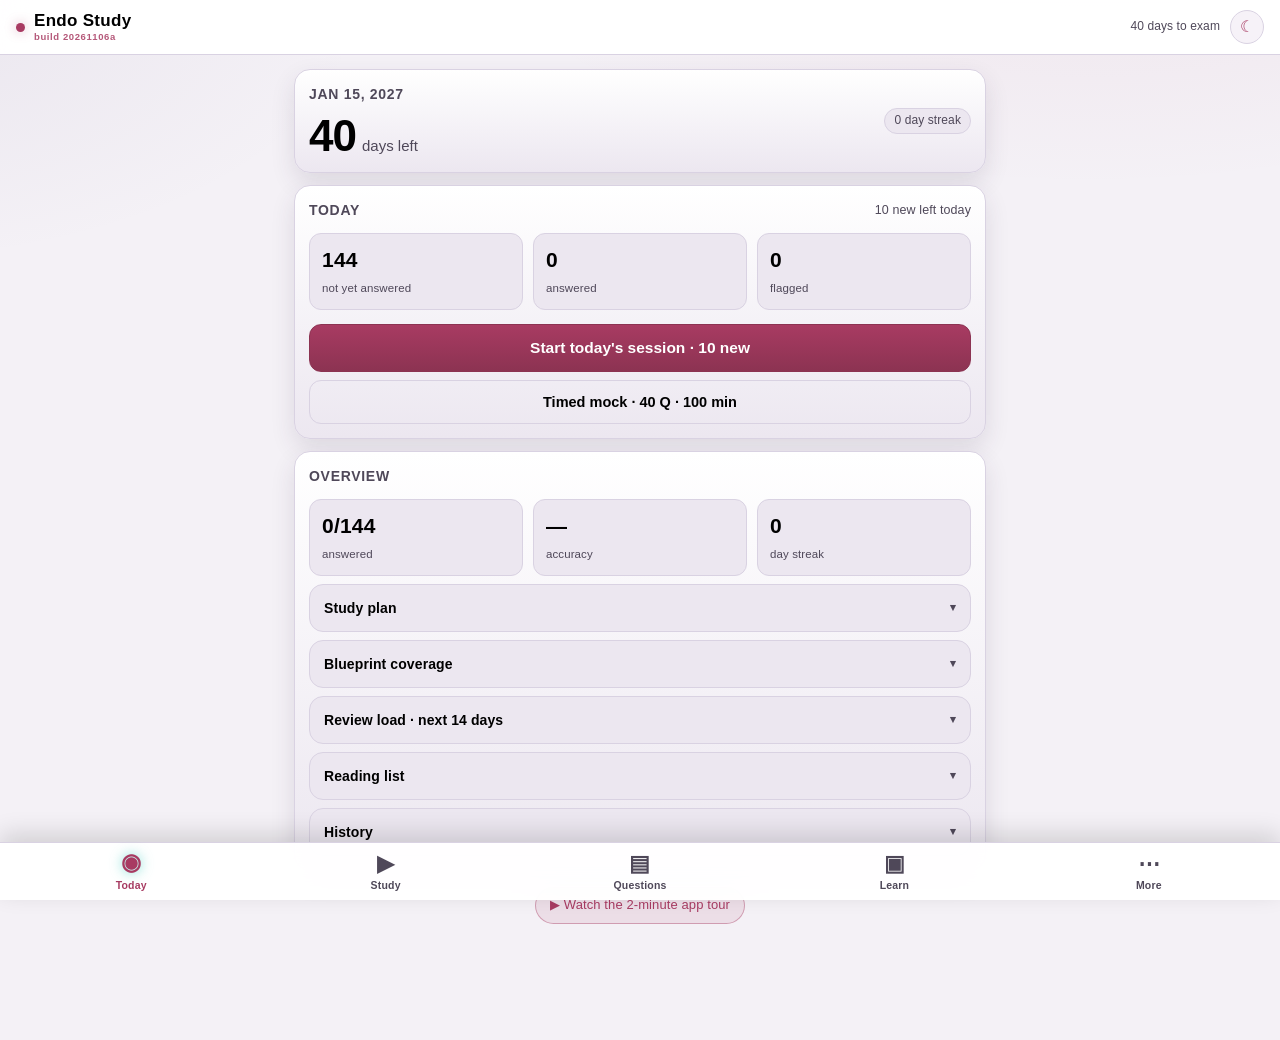
==== index.html @ 48d47f54 "Cache the book on the device and speed up the reader" ====
<!DOCTYPE html>
<html lang="en">
<head>
  <meta charset="utf-8" />
  <meta name="viewport" content="width=device-width, initial-scale=1, viewport-fit=cover" />
  <meta name="theme-color" content="#f5f2f4" />
  <script>
    try {
      document.documentElement.setAttribute(
        "data-theme",
        localStorage.getItem("endo-theme") || "light"
      );
    } catch (e) {
      document.documentElement.setAttribute("data-theme", "light");
    }
  </script>
  <title>Endo Study</title>
  <link rel="stylesheet" href="styles.css?v=20261106a" />
</head>
<body>
  <header class="topbar">
    <div class="topbar-title">
      <span class="dot"></span>
      <div class="title-text">
        <h1>Endo Study</h1>
        <span class="build-tag" id="build-tag"></span>
      </div>
    </div>
    <div class="topbar-right">
      <div class="topbar-meta" id="topbar-meta"></div>
      <button class="theme-toggle" id="theme-toggle" aria-label="Switch between light and dark">☾</button>
    </div>
  </header>

  <main id="view" class="view"></main>

  <nav class="tabbar" id="tabbar">
    <button class="tab active" data-tab="today"><span class="ico">◉</span><span>Today</span></button>
    <button class="tab" data-tab="study"><span class="ico">▶</span><span>Study</span></button>
    <button class="tab" data-tab="bank"><span class="ico">▤</span><span>Questions</span></button>
    <button class="tab" data-tab="learn"><span class="ico">▣</span><span>Learn</span></button>
    <button class="tab" data-tab="more"><span class="ico">⋯</span><span>More</span></button>
  </nav>

  <input type="file" id="file-input" accept=".json,application/json" hidden />
  <div id="toast" class="toast" hidden></div>

  <div id="pdf-overlay" class="pdf-overlay" hidden>
    <div class="pdf-bar">
      <button type="button" class="pdf-close" id="pdf-close" aria-label="Close">✕</button>
      <span class="pdf-label" id="pdf-label">ESAP 2026</span>
      <a class="pdf-ext" id="pdf-ext" href="ESAP_2026_fk39g9hhj.pdf" target="_blank" rel="noopener">Open in browser</a>
    </div>
    <div class="pdf-hint" id="pdf-hint">The full ESAP 2026 document.</div>
    <iframe id="pdf-frame" class="pdf-frame" title="ESAP 2026 PDF"></iframe>
  </div>

  <script src="data/questions.js?v=20261104a"></script>
  <script src="data/resources.js?v=20261104a"></script>
  <script src="data/esap-01.js?v=20261104a"></script>
  <script src="data/esap-02.js?v=20261104a"></script>
  <script src="data/esap-03.js?v=20261104a"></script>
  <script src="data/esap-04.js?v=20261104a"></script>
  <script src="data/free-01.js?v=20261104a"></script>
  <script src="app.js?v=20261106a"></script>
  <script>
    if ("serviceWorker" in navigator) {
      navigator.serviceWorker
        .register("sw.js", { updateViaCache: "none" })
        .catch(function () {});
    }
  </script>
</body>
</html>
---- styles.css ----
:root {
  --bg: #0b0f16;
  --bg-2: #121826;
  --card: #161d2c;
  --card-2: #1c2436;
  --line: #263042;
  --text: #e8edf6;
  --muted: #93a0b8;
  --accent: #4fd1c5;
  --accent-2: #38a3f5;
  --ok: #3ddc97;
  --warn: #f0b429;
  --no: #f2637b;
  --radius: 16px;
  --pad: 14px;
}

* { box-sizing: border-box; -webkit-tap-highlight-color: transparent; }

html, body {
  margin: 0;
  padding: 0;
  background: var(--bg);
  color: var(--text);
  font-family: -apple-system, BlinkMacSystemFont, "Segoe UI", Roboto, Helvetica, Arial, sans-serif;
  font-size: 16px;
  line-height: 1.45;
  -webkit-text-size-adjust: 100%;
}

body {
  padding-bottom: calc(72px + env(safe-area-inset-bottom));
  background:
    radial-gradient(1100px 520px at 85% -12%, rgba(79, 209, 197, 0.10), transparent 60%),
    radial-gradient(900px 480px at -10% 0%, rgba(56, 163, 245, 0.10), transparent 55%),
    var(--bg);
  min-height: 100vh;
}

/* ---------- top bar ---------- */
.topbar {
  position: sticky;
  top: 0;
  z-index: 20;
  display: flex;
  align-items: center;
  justify-content: space-between;
  gap: 10px;
  padding: calc(10px + env(safe-area-inset-top)) 16px 10px;
  background: rgba(11, 15, 22, 0.86);
  backdrop-filter: blur(14px);
  border-bottom: 1px solid var(--line);
}

.topbar-title { display: flex; align-items: center; gap: 9px; }

.topbar-title h1 {
  font-size: 17px;
  margin: 0;
  letter-spacing: 0.2px;
  font-weight: 650;
}

.dot {
  width: 9px; height: 9px; border-radius: 50%;
  background: var(--accent);
  box-shadow: 0 0 12px rgba(79, 209, 197, 0.8);
}

.topbar-meta { font-size: 12px; color: var(--muted); text-align: right; }

/* ---------- view ---------- */
.view { padding: 14px 14px 28px; max-width: 720px; margin: 0 auto; }

.card {
  background: linear-gradient(180deg, var(--card), var(--bg-2));
  border: 1px solid var(--line);
  border-radius: var(--radius);
  padding: var(--pad);
  margin-bottom: 12px;
}

.card.tight { padding: 12px; }
.card.flat { background: var(--bg-2); }

h2, .h2 {
  font-size: 19px;
  margin: 4px 0 12px;
  font-weight: 650;
  letter-spacing: 0.2px;
}

h3, .h3 {
  font-size: 14px;
  margin: 0 0 10px;
  color: var(--muted);
  font-weight: 600;
  text-transform: uppercase;
  letter-spacing: 0.7px;
}

.row { display: flex; align-items: center; gap: 10px; }
.row.wrap { flex-wrap: wrap; }
.between { justify-content: space-between; }
.muted { color: var(--muted); }
.small { font-size: 12.5px; }
.mono { font-variant-numeric: tabular-nums; }
.center { text-align: center; }
.grow { flex: 1 1 auto; min-width: 0; }

.hero {
  display: flex;
  align-items: center;
  justify-content: space-between;
  gap: 14px;
}

.big-num {
  font-size: 44px;
  font-weight: 700;
  line-height: 1;
  letter-spacing: -1px;
  font-variant-numeric: tabular-nums;
}

.big-num span { font-size: 15px; color: var(--muted); font-weight: 500; margin-left: 6px; letter-spacing: 0; }

/* ---------- buttons ---------- */
.btn {
  appearance: none;
  border: 1px solid var(--line);
  background: var(--card-2);
  color: var(--text);
  border-radius: 12px;
  padding: 11px 14px;
  font-size: 14.5px;
  font-weight: 550;
  font-family: inherit;
  cursor: pointer;
  display: inline-flex;
  align-items: center;
  justify-content: center;
  gap: 6px;
  transition: transform 0.06s ease, background 0.15s ease, border-color 0.15s ease;
}

.btn:active { transform: scale(0.985); }

.btn.primary {
  background: linear-gradient(180deg, #4fd1c5, #2fb3a8);
  border-color: #3fc2b6;
  color: #06231f;
  font-weight: 650;
}

.btn.ghost { background: transparent; }

.btn.wide { width: 100%; }

.btn.danger { color: var(--no); border-color: rgba(242, 99, 123, 0.4); background: rgba(242, 99, 123, 0.08); }

.btn:disabled { opacity: 0.5; cursor: default; }

.tour-link {
  display: inline-block;
  padding: 8px 14px;
  border: 1px solid rgba(79, 209, 197, 0.35);
  border-radius: 999px;
  background: rgba(79, 209, 197, 0.08);
  color: var(--accent);
  font-size: 13px;
  text-decoration: none;
}

.tour-link:active { background: rgba(79, 209, 197, 0.16); }

/* ---------- live copy ---------- */
.sync-line { font-size: 12px; font-weight: 600; color: var(--muted); white-space: nowrap; }
.sync-line.ok { color: var(--ok); }
.sync-line.busy { color: var(--accent-2); }
.sync-line.err { color: var(--no); }
.sync-line.off { color: var(--muted); }

.sync-err {
  margin: 8px 0 10px;
  font-size: 12px;
  line-height: 1.4;
  color: var(--no);
  word-break: break-word;
}

.chips { display: flex; flex-wrap: wrap; gap: 8px; }

.chip {
  border: 1px solid var(--line);
  background: var(--bg-2);
  color: var(--muted);
  border-radius: 999px;
  padding: 7px 12px;
  font-size: 13px;
  font-family: inherit;
  cursor: pointer;
  white-space: nowrap;
}

.chip.on {
  background: rgba(79, 209, 197, 0.14);
  border-color: rgba(79, 209, 197, 0.55);
  color: var(--accent);
}

.tag {
  display: inline-block;
  font-size: 11px;
  letter-spacing: 0.5px;
  text-transform: uppercase;
  color: var(--accent);
  background: rgba(79, 209, 197, 0.12);
  border-radius: 6px;
  padding: 3px 7px;
  white-space: nowrap;
}

/* ---------- lists ---------- */
.list { display: flex; flex-direction: column; gap: 8px; }

.list-row {
  display: flex;
  align-items: flex-start;
  gap: 10px;
  width: 100%;
  text-align: left;
  background: var(--card);
  border: 1px solid var(--line);
  border-radius: 12px;
  padding: 11px 12px;
  color: var(--text);
  font-family: inherit;
  font-size: 14px;
  cursor: pointer;
}

.list-row .snippet { flex: 1 1 auto; min-width: 0; color: #cfd8e6; }
.list-row .row-meta { font-size: 11.5px; color: var(--muted); text-align: right; white-space: nowrap; }

/* ---------- bars ---------- */
.bar {
  height: 7px;
  border-radius: 999px;
  background: #1f2839;
  overflow: hidden;
  margin-top: 7px;
}

.bar > i {
  display: block;
  height: 100%;
  border-radius: 999px;
  background: linear-gradient(90deg, var(--accent-2), var(--accent));
}

.bar.warm > i { background: linear-gradient(90deg, #f0b429, #f2637b); }

.section-row { margin-bottom: 12px; }
.section-row:last-child { margin-bottom: 0; }

/* ---------- options ---------- */
.vignette {
  white-space: pre-wrap;
  word-break: break-word;
  font-size: 15.5px;
  line-height: 1.5;
  margin: 10px 0 14px;
}

.options { display: flex; flex-direction: column; gap: 9px; }

.option {
  display: flex;
  align-items: flex-start;
  gap: 11px;
  width: 100%;
  text-align: left;
  background: var(--card-2);
  border: 1px solid var(--line);
  border-radius: 13px;
  padding: 12px;
  color: var(--text);
  font-family: inherit;
  font-size: 15px;
  line-height: 1.4;
  cursor: pointer;
  transition: background 0.12s ease, border-color 0.12s ease;
}

.option .opt-letter {
  flex: 0 0 auto;
  width: 24px; height: 24px;
  border-radius: 8px;
  background: #232d40;
  color: var(--muted);
  font-size: 12.5px;
  font-weight: 700;
  display: flex; align-items: center; justify-content: center;
}

.option .opt-text { flex: 1 1 auto; }

.option.picked { border-color: var(--accent-2); }

.option.correct {
  border-color: rgba(61, 220, 151, 0.7);
  background: rgba(61, 220, 151, 0.10);
}
.option.correct .opt-letter { background: rgba(61, 220, 151, 0.9); color: #04231a; }

.option.wrong {
  border-color: rgba(242, 99, 123, 0.7);
  background: rgba(242, 99, 123, 0.10);
}
.option.wrong .opt-letter { background: rgba(242, 99, 123, 0.9); color: #2a0810; }

/* ---------- feedback ---------- */
.explain {
  margin-top: 14px;
  padding-top: 14px;
  border-top: 1px solid var(--line);
}

.verdict { font-weight: 650; font-size: 15px; margin: 0 0 8px; }
.verdict.ok { color: var(--ok); }
.verdict.no { color: var(--no); }

.answer-line { margin: 0 0 10px; font-size: 15px; }

.why {
  white-space: pre-wrap;
  font-size: 14.5px;
  line-height: 1.55;
  color: #d7e0ee;
  margin: 0 0 10px;
}

.ref {
  font-size: 12.5px;
  color: var(--muted);
  white-space: pre-wrap;
  margin: 0 0 12px;
}

.grade-row {
  display: grid;
  grid-template-columns: repeat(4, 1fr);
  gap: 8px;
  margin-bottom: 8px;
}

.btn.grade {
  flex-direction: column;
  gap: 2px;
  padding: 9px 4px;
  font-size: 13.5px;
}

.btn.grade small { font-size: 10.5px; color: var(--muted); font-weight: 500; }
.btn.grade.primary small { color: rgba(4, 32, 28, 0.72); }

/* ---------- forms ---------- */
.field { display: block; margin-bottom: 12px; }

.field > span {
  display: block;
  font-size: 12.5px;
  color: var(--muted);
  margin-bottom: 5px;
  letter-spacing: 0.3px;
}

.input {
  width: 100%;
  background: var(--bg-2);
  border: 1px solid var(--line);
  color: var(--text);
  border-radius: 11px;
  padding: 11px 12px;
  font-family: inherit;
  font-size: 15px;
  line-height: 1.4;
}

.input:focus { outline: none; border-color: rgba(79, 209, 197, 0.6); }

textarea.input {
  resize: vertical;
  min-height: 96px;
  white-space: pre-wrap;
}

textarea.ta-sm { min-height: 46px; }
textarea.ta-lg { min-height: 420px; font-family: ui-monospace, SFMono-Regular, Menlo, monospace; font-size: 12.5px; }

.grid-2 { display: grid; grid-template-columns: 1fr 1fr; gap: 10px; }

/* ---------- stats ---------- */
.stat {
  background: var(--bg-2);
  border: 1px solid var(--line);
  border-radius: 12px;
  padding: 11px 12px;
  flex: 1 1 0;
  min-width: 0;
}

.stat b { display: block; font-size: 21px; font-weight: 650; font-variant-numeric: tabular-nums; }
.stat span { font-size: 11.5px; color: var(--muted); }

.forecast { display: flex; align-items: flex-end; gap: 5px; height: 74px; margin-top: 6px; }

.fc {
  flex: 1 1 0;
  display: flex;
  flex-direction: column;
  justify-content: flex-end;
  align-items: center;
  gap: 4px;
  height: 100%;
}

.fc i {
  display: block;
  width: 100%;
  border-radius: 4px 4px 2px 2px;
  background: linear-gradient(180deg, rgba(79, 209, 197, 0.95), rgba(56, 163, 245, 0.55));
  min-height: 3px;
}

.fc span { font-size: 9.5px; color: var(--muted); }

details.ref-block {
  border: 1px solid var(--line);
  border-radius: 12px;
  padding: 10px 12px;
  background: var(--bg-2);
  margin-bottom: 8px;
}

details.ref-block summary { cursor: pointer; font-size: 14px; font-weight: 550; }
details.ref-block p { white-space: pre-wrap; font-size: 13px; color: #c9d3e2; margin: 10px 0 0; }

.kv { display: flex; justify-content: space-between; gap: 10px; font-size: 13px; padding: 5px 0; border-bottom: 1px solid rgba(38, 48, 66, 0.6); }
.kv:last-child { border-bottom: none; }
.kv span:last-child { color: var(--muted); text-align: right; }

/* ---------- tab bar ---------- */
.tabbar {
  position: fixed;
  left: 0; right: 0; bottom: 0;
  z-index: 30;
  display: flex;
  background: rgba(11, 15, 22, 0.94);
  backdrop-filter: blur(16px);
  border-top: 1px solid var(--line);
  padding-bottom: env(safe-area-inset-bottom);
}

.tab {
  flex: 1 1 0;
  background: none;
  border: none;
  color: var(--muted);
  font-family: inherit;
  font-size: 9.5px;
  letter-spacing: 0.2px;
  padding: 9px 0 8px;
  display: flex;
  flex-direction: column;
  align-items: center;
  gap: 3px;
  cursor: pointer;
  min-width: 0;
}

.tab .ico { font-size: 14px; line-height: 1; }
.tab.active { color: var(--accent); }

/* ---------- toast ---------- */
.toast {
  position: fixed;
  left: 50%;
  bottom: calc(86px + env(safe-area-inset-bottom));
  transform: translateX(-50%);
  z-index: 60;
  background: #223049;
  color: var(--text);
  border: 1px solid var(--line);
  border-radius: 12px;
  padding: 10px 16px;
  font-size: 13.5px;
  max-width: 88vw;
  text-align: center;
  box-shadow: 0 10px 30px rgba(0, 0, 0, 0.45);
}

.hidden { display: none !important; }

.empty {
  text-align: center;
  color: var(--muted);
  font-size: 14px;
  padding: 22px 10px;
}

hr.div {
  border: none;
  border-top: 1px solid var(--line);
  margin: 16px 0;
}

/* ---------- learn / reading list ---------- */
.cost {
  font-size: 10px;
  letter-spacing: 0.5px;
  text-transform: uppercase;
  color: var(--muted);
  border: 1px solid var(--line);
  border-radius: 999px;
  padding: 2px 8px;
  white-space: nowrap;
}

.cost.free { color: var(--ok); border-color: rgba(61, 220, 151, 0.45); }
.cost.account { color: var(--accent-2); border-color: rgba(56, 163, 245, 0.45); }
.cost.paid { color: var(--warn); border-color: rgba(240, 180, 41, 0.45); }

.res-card.done { opacity: 0.6; }

.res-title {
  font-size: 15.5px;
  font-weight: 650;
  margin: 9px 0 2px;
  line-height: 1.3;
}

.res-org {
  font-size: 12.5px;
  color: var(--muted);
  margin: 0 0 8px;
}

.res-link { color: var(--accent-2); word-break: break-all; }

.res-note {
  font-size: 13px;
  line-height: 1.5;
  color: var(--muted);
  margin: 0 0 10px;
  white-space: pre-wrap;
}

.res-read {
  font-size: 13.5px;
  line-height: 1.5;
  color: #dbe4f2;
  margin: 0 0 10px;
  padding: 9px 10px;
  background: rgba(56, 163, 245, 0.08);
  border-left: 2px solid rgba(56, 163, 245, 0.5);
  border-radius: 6px;
  white-space: pre-wrap;
}

.res-read b { color: var(--accent-2); }

.res-about {
  font-size: 13.5px;
  line-height: 1.5;
  color: #cfd8e6;
  margin: 0 0 10px;
  white-space: pre-wrap;
}

.res-about b { color: var(--muted); font-weight: 600; }

.res-effort {
  font-size: 12.5px;
  color: var(--muted);
  margin: 0 0 10px;
}

.res-effort b { color: var(--muted); }

/* ---------- study plan ---------- */
.plan-row {
  padding: 10px 0;
  border-bottom: 1px solid rgba(38, 48, 66, 0.7);
}

.plan-row:last-child { border-bottom: none; padding-bottom: 0; }
.plan-row:first-child { padding-top: 0; }

.plan-name {
  font-size: 14px;
  font-weight: 600;
  color: var(--accent);
}

.plan-date {
  font-size: 11.5px;
  color: var(--muted);
  margin: 1px 0 4px;
}

.plan-what {
  font-size: 13px;
  line-height: 1.45;
  color: #cfd8e6;
}

.btn.primary.wide {
  padding: 14px 16px;
  font-size: 15.5px;
}

.res-url {
  display: block;
  font-size: 11px;
  color: #6f8cbf;
  text-decoration: none;
  word-break: break-all;
  margin: 0 0 10px;
}

.res-actions { display: flex; gap: 8px; }
.res-actions .btn { flex: 1 1 0; }

.btn.done-on {
  background: rgba(61, 220, 151, 0.14);
  border-color: rgba(61, 220, 151, 0.5);
  color: var(--ok);
}

/* ---------- foldable blocks ---------- */
details.fold {
  border: 1px solid var(--line);
  border-radius: 14px;
  padding: 0 14px;
  background: var(--bg-2);
  margin-top: 8px;
}

details.fold > summary {
  padding: 12px 0;
  font-size: 14px;
  font-weight: 600;
  cursor: pointer;
  list-style: none;
  display: flex;
  align-items: center;
  justify-content: space-between;
  color: var(--text);
}

details.fold > summary::-webkit-details-marker { display: none; }
details.fold > summary::after { content: "▾"; color: var(--muted); font-size: 11px; margin-left: 8px; }
details.fold[open] > summary { border-bottom: 1px solid var(--line); margin-bottom: 12px; }

details.fold > *:not(summary):last-child { margin-bottom: 12px; }

/* cards nested inside a fold render as plain blocks */
details.fold section.card {
  background: transparent;
  border: none;
  border-radius: 0;
  padding: 0 0 10px;
  margin: 0;
}

details.fold.card { background: var(--card); padding: 0 14px; }

.stack { display: flex; flex-direction: column; gap: 8px; }

.space-sm { height: 8px; }

.pill-count {
  font-size: 12px;
  color: var(--muted);
  background: var(--bg-2);
  border: 1px solid var(--line);
  border-radius: 999px;
  padding: 3px 9px;
  white-space: nowrap;
}


/* ---------- polish pass: roomier taps, calmer hierarchy ---------- */
.card { box-shadow: 0 10px 28px rgba(0, 0, 0, 0.16); }

.btn { min-height: 46px; }
.btn.ghost { min-height: 44px; }
.chip { min-height: 34px; display: inline-flex; align-items: center; }
.option { min-height: 48px; }
.list-row { min-height: 52px; }

details.fold > summary { min-height: 46px; }
details.fold[open] > summary { margin-bottom: 14px; }

.row.between { gap: 10px; }
.row.between h3 { min-width: 0; }

.tabbar .tab.active .ico {
  color: var(--accent);
  text-shadow: 0 0 12px rgba(79, 209, 197, 0.7);
}

.stat b { letter-spacing: 0.2px; }

.vignette { font-size: 15.5px; }


/* ============================================================
   Palette: grey + light pink, with a light and a dark theme.
   Later rules win, so this block owns the colours.
   ============================================================ */
:root,
[data-theme="dark"] {
  --bg: #120e19;
  --card: #221a30;
  --bg-2: #1a1526;
  --card-2: #2b2238;
  --line: #3d3150;
  --text: #ffffff;
  --muted: #b8aeca;
  --sub: #d9d2e6;
  --accent: #c47a9b;
  --accent-2: #9d5f7d;
  --accent-tint: rgba(196, 122, 155, 0.16);
  --accent-soft: rgba(196, 122, 155, 0.45);
  --on-accent: #1b0f18;
  --ok: #7fc6a8;
  --warn: #d8b072;
  --no: #e0808f;
  --bar: rgba(18, 14, 25, 0.94);
  --bar-track: #2a2138;
  --opt-letter-bg: #342945;
  --toast-bg: #2b2238;
  --toast-text: #ffffff;
  --glow-1: rgba(196, 122, 155, 0.16);
  --glow-2: rgba(122, 96, 158, 0.14);
  --shadow: 0 12px 30px rgba(0, 0, 0, 0.34);
}

[data-theme="light"] {
  --bg: #f4f1f6;
  --bg-2: #ece7f0;
  --card: #ffffff;
  --card-2: #f6f2f8;
  --line: #d9d2e2;
  --text: #000000;
  --muted: #4f4859;
  --sub: #1a1620;
  --accent: #a83b62;
  --accent-2: #8c3352;
  --accent-tint: rgba(168, 59, 98, 0.10);
  --accent-soft: rgba(168, 59, 98, 0.40);
  --on-accent: #ffffff;
  --ok: #1f7a52;
  --warn: #8a5f10;
  --no: #a8263b;
  --bar: rgba(255, 255, 255, 0.96);
  --bar-track: #ded5e6;
  --opt-letter-bg: #eee8f2;
  --toast-bg: #1a1620;
  --toast-text: #ffffff;
  --glow-1: rgba(168, 59, 98, 0.08);
  --glow-2: rgba(110, 92, 140, 0.08);
  --shadow: 0 10px 24px rgba(60, 45, 70, 0.12);
}

html, body {
  font-family: ui-rounded, "SF Pro Rounded", -apple-system, BlinkMacSystemFont, "Segoe UI",
    Roboto, Helvetica, Arial, sans-serif;
  letter-spacing: 0.1px;
}

body {
  padding-bottom: calc(88px + env(safe-area-inset-bottom));
  background:
    radial-gradient(1100px 520px at 85% -12%, var(--glow-1), transparent 60%),
    radial-gradient(900px 480px at -10% 0%, var(--glow-2), transparent 55%),
    var(--bg);
}

.topbar { background: var(--bar); }
.topbar-title h1 { letter-spacing: 0.3px; font-weight: 700; }

.topbar-right { display: flex; align-items: center; gap: 10px; }

.theme-toggle {
  appearance: none;
  width: 34px; height: 34px;
  flex: 0 0 auto;
  border-radius: 50%;
  border: 1px solid var(--line);
  background: var(--card-2);
  color: var(--accent);
  font-family: inherit;
  font-size: 16px;
  line-height: 1;
  cursor: pointer;
  display: flex; align-items: center; justify-content: center;
}

.theme-toggle:active { transform: scale(0.94); }

.card { background: linear-gradient(180deg, var(--card), var(--bg-2)); box-shadow: var(--shadow); }

.btn.primary {
  background: linear-gradient(180deg, var(--accent), var(--accent-2));
  border-color: var(--accent-2);
  color: var(--on-accent);
}

.btn.grade.primary small { color: var(--on-accent); opacity: 0.72; }
.btn.done-on {
  background: var(--accent-tint);
  border-color: var(--accent-soft);
  color: var(--accent);
}

.tour-link {
  border-color: var(--accent-soft);
  background: var(--accent-tint);
  color: var(--accent);
}

.chip.on {
  background: var(--accent-tint);
  border-color: var(--accent-soft);
  color: var(--accent);
}

.tag {
  color: var(--accent);
  background: var(--accent-tint);
}

.list-row .snippet,
.why,
.res-about,
.res-read,
.plan-what,
details.ref-block p { color: var(--sub); }

.topbar,
.tabbar { color: var(--text); }
h2, .h2, .btn, .option, .chip, .tag, .toast { color: inherit; }
.btn { color: var(--text); }
.chip { color: var(--muted); }
.muted, .small, .res-org { color: var(--muted); }

.bar { background: var(--bar-track); }
.bar.warm > i { background: linear-gradient(90deg, var(--warn), var(--no)); }

.option .opt-letter { background: var(--opt-letter-bg); color: var(--muted); }

.option.correct { border-color: rgba(63, 158, 120, 0.55); background: rgba(63, 158, 120, 0.10); }
.option.correct .opt-letter { background: var(--ok); color: #ffffff; }
.option.wrong { border-color: rgba(200, 80, 99, 0.5); background: rgba(200, 80, 99, 0.10); }
.option.wrong .opt-letter { background: var(--no); color: #ffffff; }

.fc i { background: linear-gradient(180deg, var(--accent), var(--accent-2)); }

.input:focus { border-color: var(--accent-soft); }

.kv, .plan-row, .section-row { border-color: var(--line); }

.res-read {
  background: var(--accent-tint);
  border-left: 2px solid var(--accent-soft);
}

.res-url, .res-link { color: var(--accent-2); }

.toast { background: var(--toast-bg); color: var(--toast-text); box-shadow: var(--shadow); }

.dot { background: var(--accent); box-shadow: 0 0 12px var(--accent-soft); }

.pill-count, .stat, details.fold, details.fold.card, details.ref-block, .cost {
  background: var(--bg-2);
}

/* ---------- bottom dock: fixed, taller, larger icons ---------- */
.tabbar {
  position: fixed;
  left: 0; right: 0; bottom: 0;
  padding: 6px 4px calc(6px + env(safe-area-inset-bottom));
  background: var(--bar);
  border-top: 1px solid var(--line);
  box-shadow: 0 -8px 24px rgba(0, 0, 0, 0.14);
}

.tab {
  padding: 4px 0 3px;
  gap: 4px;
  font-size: 10.5px;
  font-weight: 600;
  letter-spacing: 0.2px;
}

.tab .ico {
  font-size: 22px;
  line-height: 1;
  transition: transform 0.12s ease, color 0.12s ease;
}

.tab.active .ico { transform: translateY(-1px) scale(1.06); }
.tab:active .ico { transform: scale(0.92); }

.tab.active { color: var(--accent); }
.tab.active .ico { color: var(--accent); text-shadow: 0 0 12px var(--accent-soft); }

.toast { bottom: calc(104px + env(safe-area-inset-bottom)); }


/* ---------- title and build stamp ---------- */
.title-text { display: flex; flex-direction: column; line-height: 1.15; }
.title-text h1 { font-size: 17px; margin: 0; }

.build-tag {
  margin-top: 1px;
  font-size: 9.5px;
  font-weight: 600;
  letter-spacing: 0.6px;
  color: var(--accent);
  opacity: 0.85;
}


/* ---------- session history ---------- */
.hist { display: flex; flex-direction: column; gap: 8px; }

.hist-session {
  border: 1px solid var(--line);
  border-radius: 12px;
  background: var(--bg-2);
  padding: 0 12px;
}

.hist-session > summary {
  display: flex;
  align-items: center;
  justify-content: space-between;
  gap: 10px;
  padding: 11px 0;
  cursor: pointer;
  list-style: none;
  font-size: 13.5px;
  font-weight: 600;
}

.hist-session > summary::-webkit-details-marker { display: none; }
.hist-session[open] > summary { border-bottom: 1px solid var(--line); margin-bottom: 10px; }

.hist-item {
  border: 1px solid var(--line);
  border-radius: 10px;
  background: var(--card);
  padding: 0 10px;
  margin-bottom: 8px;
}

.hist-item > summary {
  display: flex;
  align-items: center;
  gap: 8px;
  padding: 9px 0;
  cursor: pointer;
  list-style: none;
  font-size: 12.5px;
}

.hist-item > summary::-webkit-details-marker { display: none; }
.hist-item[open] > summary { border-bottom: 1px solid var(--line); margin-bottom: 10px; }

.hist-item .snippet { flex: 1 1 auto; min-width: 0; color: var(--sub); }

.hist-item .mark { font-size: 14px; font-weight: 700; }
.hist-item .mark.ok { color: var(--ok); }
.hist-item .mark.no { color: var(--no); }

.hist-body { padding-bottom: 10px; }

.hist-choice {
  font-size: 13px;
  margin: 10px 0 8px;
  color: var(--muted);
}

.hist-choice b { color: var(--text); }


/* ---------- flash-card button ---------- */
.card-btn {
  appearance: none;
  flex: 0 0 auto;
  width: 28px; height: 28px;
  border-radius: 50%;
  border: 1px solid var(--line);
  background: var(--card-2);
  color: var(--accent);
  font-family: inherit;
  font-size: 15px;
  font-weight: 700;
  line-height: 1;
  display: inline-flex;
  align-items: center;
  justify-content: center;
  cursor: pointer;
}

.card-btn.on {
  background: var(--accent-tint);
  border-color: var(--accent-soft);
  color: var(--accent);
}

.card-btn:active { transform: scale(0.92); }


/* ---------- flash cards: front / back flip ---------- */
.flash {
  border: 1px solid var(--line);
  border-radius: 14px;
  background: var(--card);
  padding: 12px;
  margin-bottom: 10px;
  cursor: pointer;
  transition: transform 0.12s ease, border-color 0.15s ease;
}

.flash:active { transform: scale(0.995); }

.flash-top {
  display: flex;
  align-items: center;
  justify-content: space-between;
  gap: 8px;
  margin-bottom: 8px;
}

.flash-vignette {
  font-size: 14.5px;
  line-height: 1.5;
  color: var(--text);
  white-space: pre-wrap;
  max-height: 42vh;
  overflow: auto;
}

.flash-opts { display: flex; flex-direction: column; gap: 6px; margin-top: 10px; }

.flash-opt {
  display: flex;
  align-items: flex-start;
  gap: 9px;
  padding: 8px 9px;
  border: 1px solid var(--line);
  border-radius: 10px;
  background: var(--card-2);
  font-size: 13.5px;
  line-height: 1.4;
}

.flash-opt .opt-letter {
  flex: 0 0 auto;
  width: 20px; height: 20px;
  border-radius: 6px;
  background: var(--opt-letter-bg);
  color: var(--muted);
  font-size: 11px;
  font-weight: 700;
  display: flex; align-items: center; justify-content: center;
}

.flash-answer { font-size: 15px; margin: 4px 0 10px; color: var(--ok); }

.flash-hint {
  margin: 10px 0 0;
  font-size: 11px;
  letter-spacing: 0.3px;
  color: var(--muted);
  text-align: center;
}

.flash-back { display: none; }
.flash.flipped .flash-front { display: none; }
.flash.flipped .flash-back { display: block; }

/* ---------- history rows: JS toggle so nested taps never collapse them ---------- */
.hist-head {
  display: flex;
  align-items: center;
  gap: 8px;
  padding: 9px 0;
  cursor: pointer;
  font-size: 12.5px;
}

.hist-head .snippet { flex: 1 1 auto; min-width: 0; color: var(--sub); }
.hist-head .mark { font-size: 14px; font-weight: 700; }
.hist-head .mark.ok { color: var(--ok); }
.hist-head .mark.no { color: var(--no); }

.hist-item .hist-body { display: none; padding-bottom: 10px; }
.hist-item.open .hist-body { display: block; border-top: 1px solid var(--line); padding-top: 10px; }



.hist-head .history-category {
  flex: 0 0 auto;
  max-width: 118px;
  white-space: normal;
  text-align: center;
  line-height: 1.2;
}


/* ---------- reference jump ---------- */
.ref-line { margin: 0 0 10px; }
.ref-link {
  font-size: 12.5px;
  color: var(--accent);
  text-decoration: none;
  border-bottom: 1px dashed var(--accent-soft);
}

.card.ref-target {
  border-color: var(--accent);
  animation: refGlow 3.6s ease both;
}

@keyframes refGlow {
  0%, 55% { box-shadow: 0 0 0 3px var(--accent-soft); }
  100% { box-shadow: var(--shadow); }
}


/* ---------- ESAP PDF overlay ---------- */
.pdf-overlay {
  position: fixed;
  inset: 0;
  z-index: 200;
  display: flex;
  flex-direction: column;
  background: var(--bg);
}

.pdf-overlay[hidden] { display: none; }

.pdf-bar {
  display: flex;
  align-items: center;
  gap: 10px;
  padding: calc(8px + env(safe-area-inset-top)) 12px 8px;
  border-bottom: 1px solid var(--line);
  background: var(--bar);
}

.pdf-close {
  appearance: none;
  width: 32px; height: 32px;
  border-radius: 50%;
  border: 1px solid var(--line);
  background: var(--card-2);
  color: var(--text);
  font-family: inherit;
  font-size: 14px;
  cursor: pointer;
}

.pdf-label { font-size: 13px; font-weight: 650; }

.pdf-ext {
  margin-left: auto;
  font-size: 12.5px;
  color: var(--accent);
  text-decoration: none;
  border-bottom: 1px dashed var(--accent-soft);
}

.pdf-hint {
  padding: 8px 12px;
  font-size: 11.5px;
  line-height: 1.4;
  color: var(--muted);
  background: var(--bg-2);
  border-bottom: 1px solid var(--line);
}

.pdf-frame {
  flex: 1 1 auto;
  width: 100%;
  border: 0;
  background: #ffffff;
}
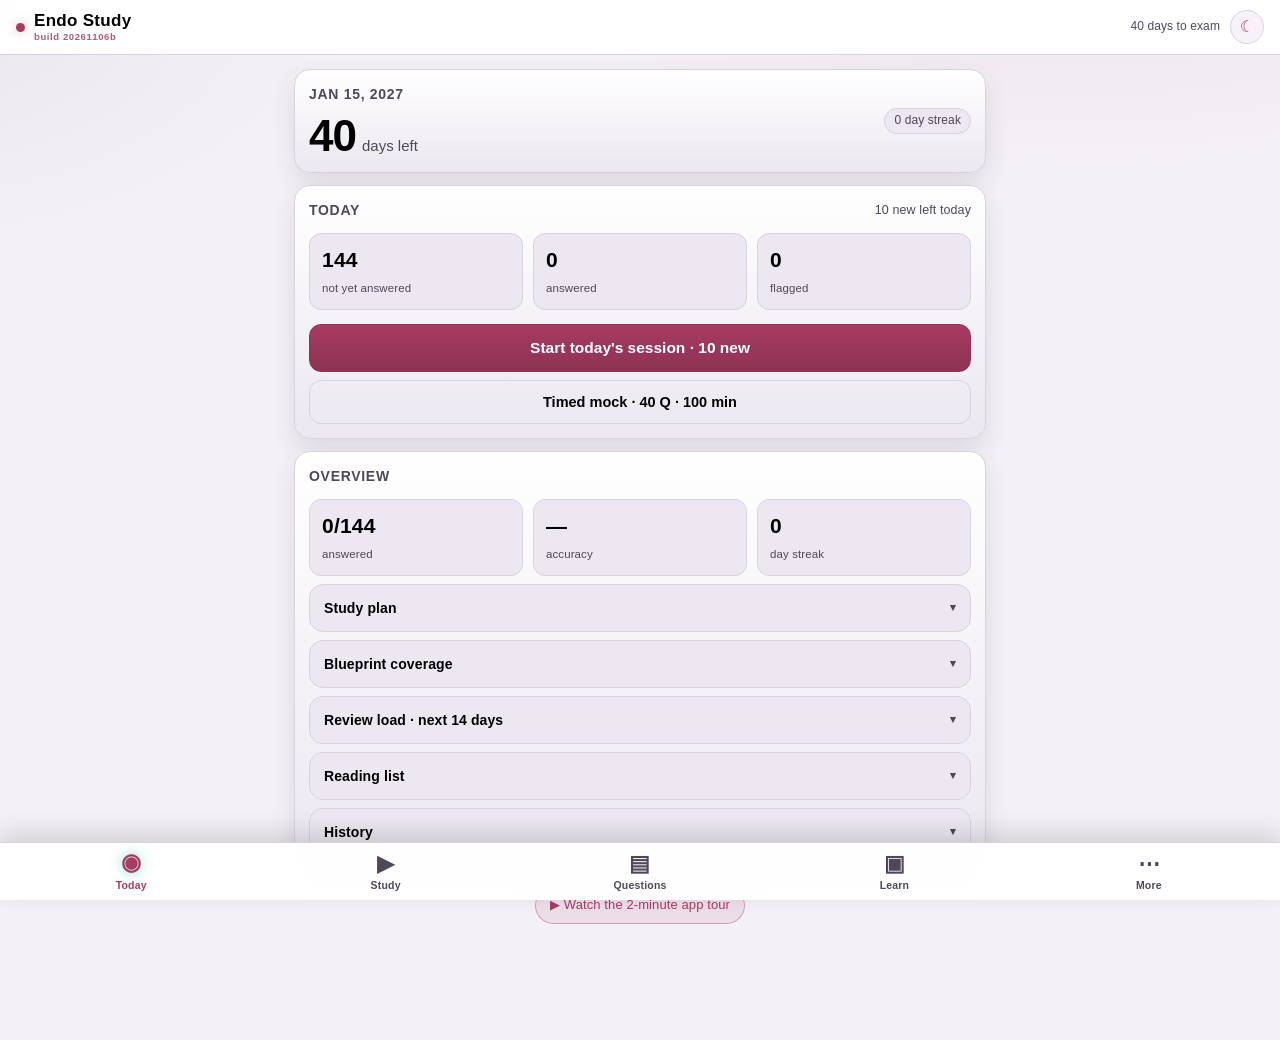
==== commit 0c33406a: "Restore the question line under every ESAP case" ====
--- a/index.html
+++ b/index.html
@@ -62,7 +62,8 @@
   <script src="data/esap-03.js?v=20261104a"></script>
   <script src="data/esap-04.js?v=20261104a"></script>
   <script src="data/free-01.js?v=20261104a"></script>
-  <script src="app.js?v=20261106a"></script>
+  <script src="data/stems.js?v=20261106b"></script>
+  <script src="app.js?v=20261106b"></script>
   <script>
     if ("serviceWorker" in navigator) {
       navigator.serviceWorker
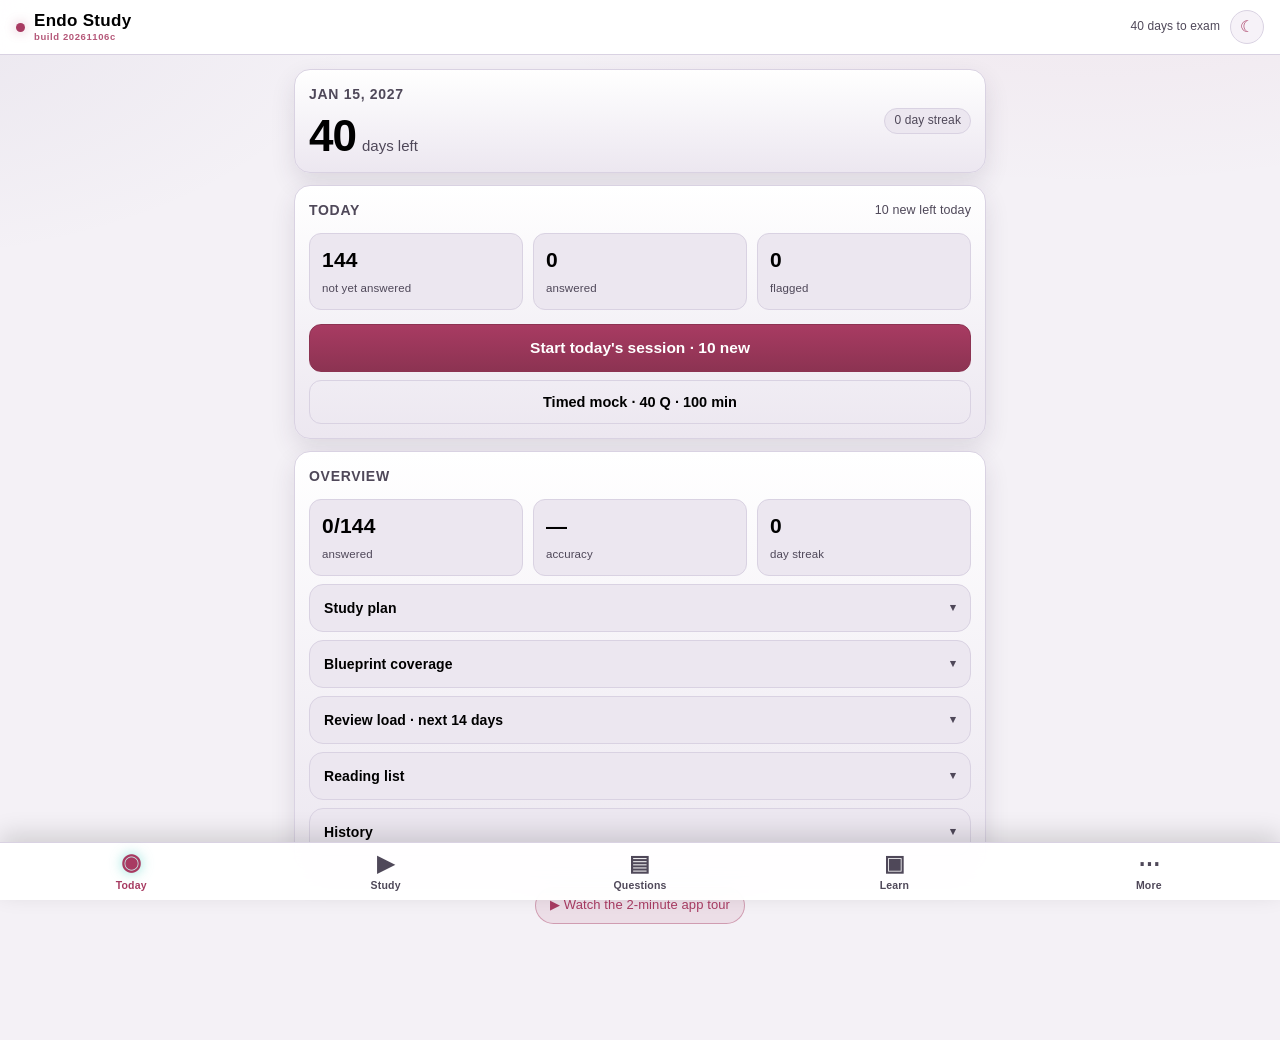
==== commit 9bd658d8: "Keep flash cards in step with the fixed bank" ====
--- a/index.html
+++ b/index.html
@@ -63,7 +63,7 @@
   <script src="data/esap-04.js?v=20261104a"></script>
   <script src="data/free-01.js?v=20261104a"></script>
   <script src="data/stems.js?v=20261106b"></script>
-  <script src="app.js?v=20261106b"></script>
+  <script src="app.js?v=20261106c"></script>
   <script>
     if ("serviceWorker" in navigator) {
       navigator.serviceWorker
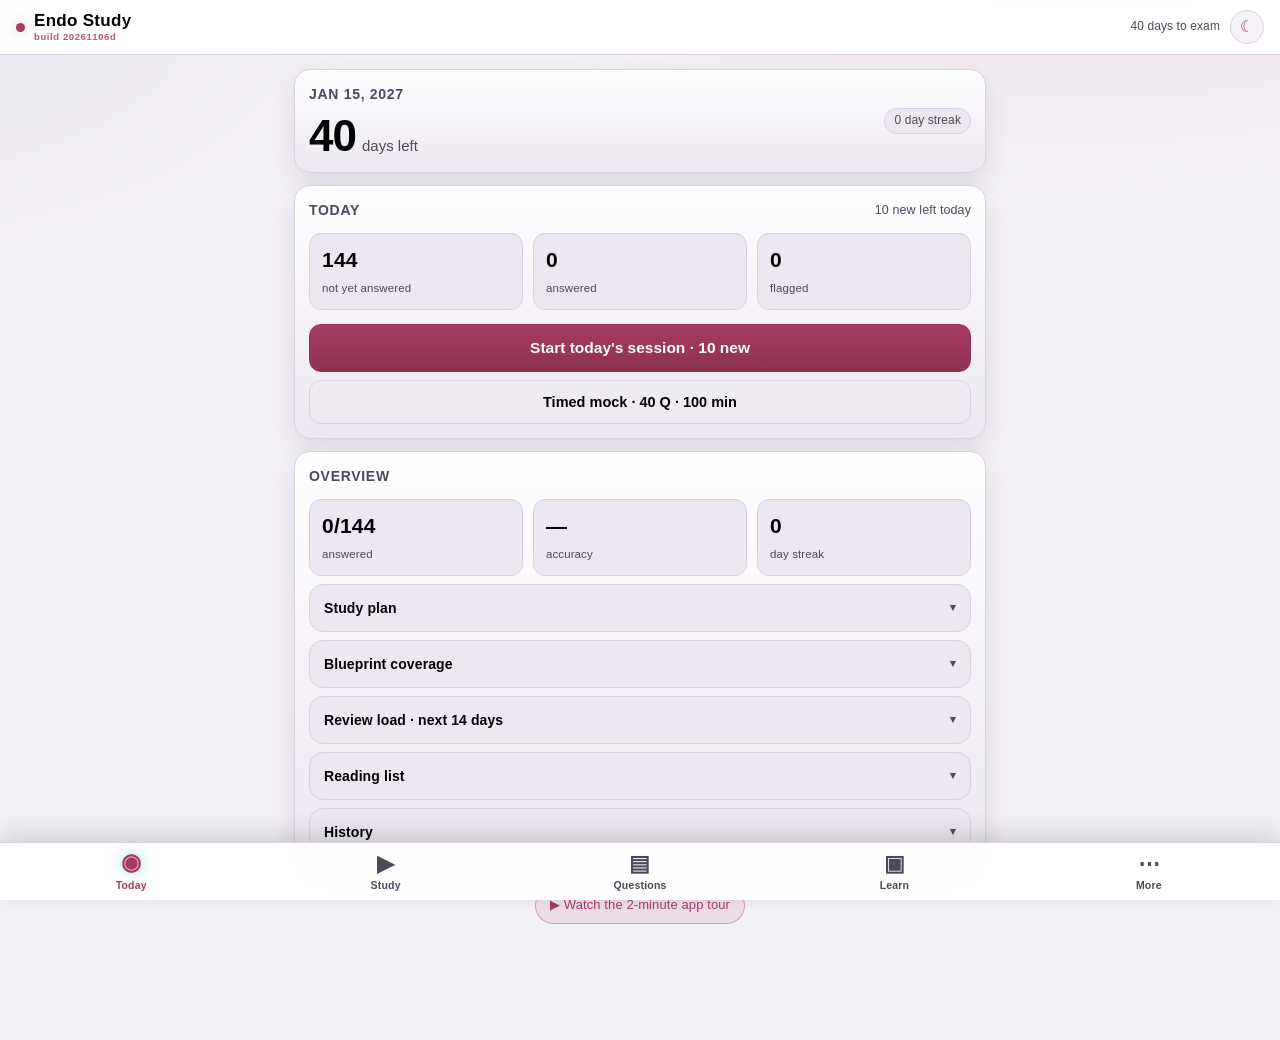
==== commit 5ff22776: "Show the book's own wording for the first thirty ESAP questions" ====
--- a/index.html
+++ b/index.html
@@ -63,7 +63,8 @@
   <script src="data/esap-04.js?v=20261104a"></script>
   <script src="data/free-01.js?v=20261104a"></script>
   <script src="data/stems.js?v=20261106b"></script>
-  <script src="app.js?v=20261106c"></script>
+  <script src="data/verbatim.js?v=20261106d"></script>
+  <script src="app.js?v=20261106d"></script>
   <script>
     if ("serviceWorker" in navigator) {
       navigator.serviceWorker
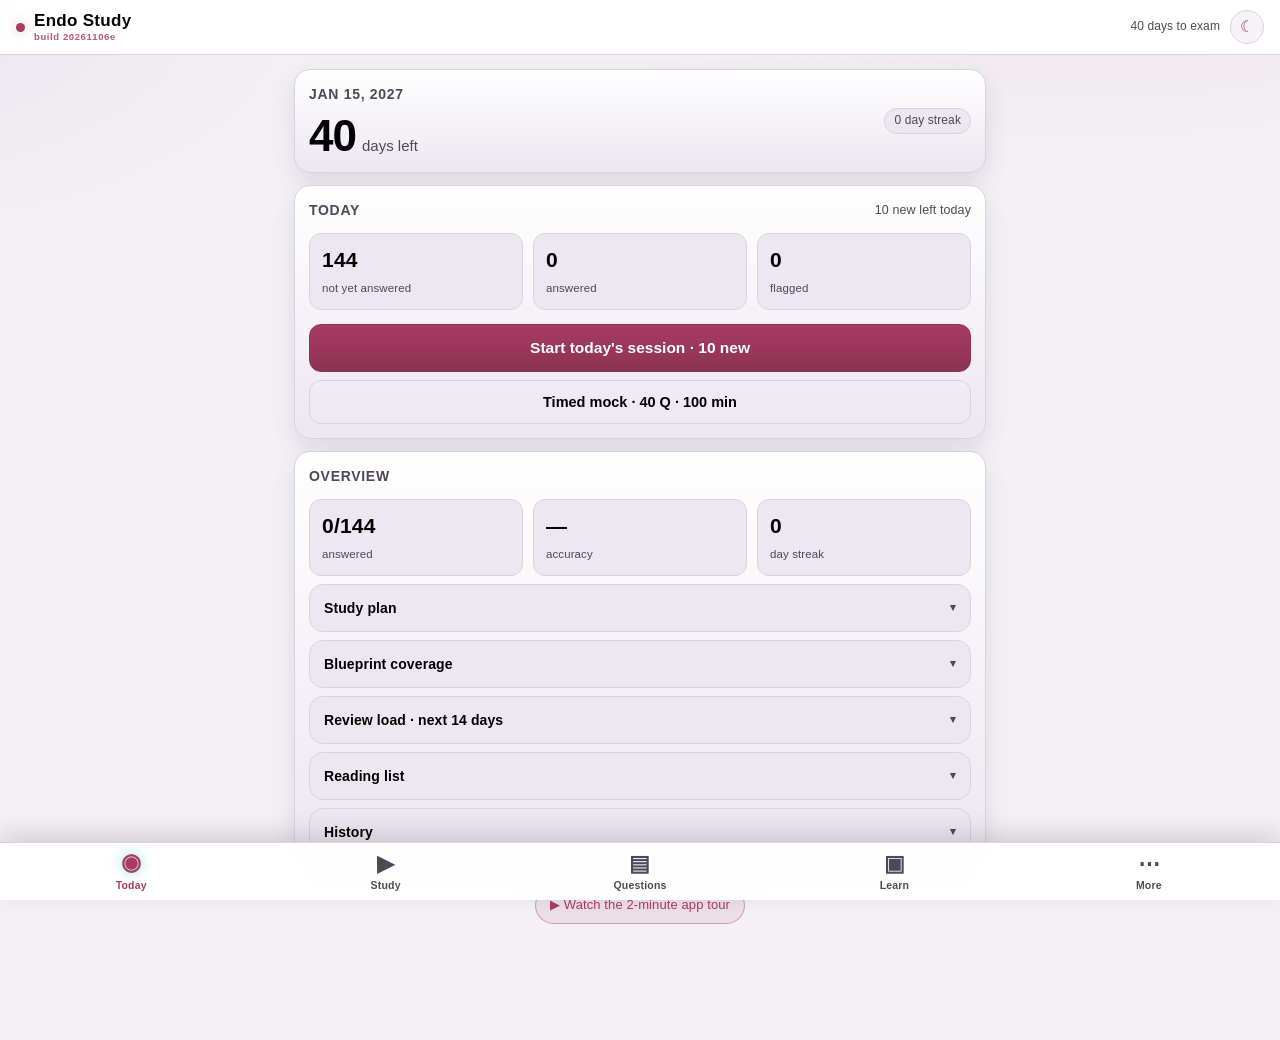
==== commit 130dabd5: "Bump the build tag" ====
--- a/index.html
+++ b/index.html
@@ -64,7 +64,7 @@
   <script src="data/free-01.js?v=20261104a"></script>
   <script src="data/stems.js?v=20261106b"></script>
   <script src="data/verbatim.js?v=20261106d"></script>
-  <script src="app.js?v=20261106d"></script>
+  <script src="app.js?v=20261106e"></script>
   <script>
     if ("serviceWorker" in navigator) {
       navigator.serviceWorker
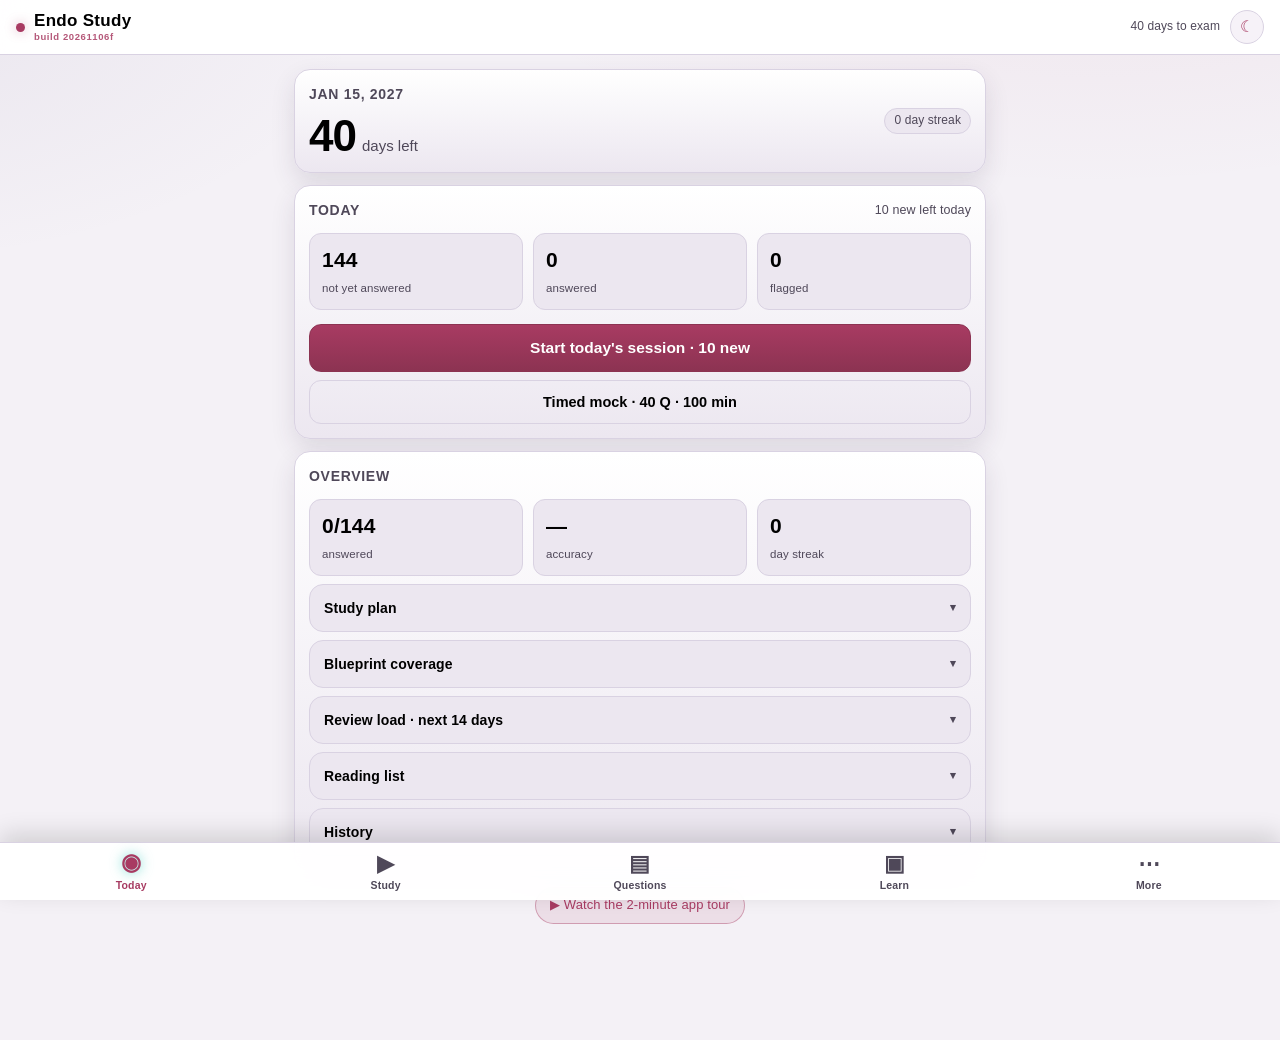
==== commit f12e8a1e: "Show question numbers everywhere, stop the input zoom, keep an early-exit summary" ====
--- a/index.html
+++ b/index.html
@@ -15,7 +15,7 @@
     }
   </script>
   <title>Endo Study</title>
-  <link rel="stylesheet" href="styles.css?v=20261106a" />
+  <link rel="stylesheet" href="styles.css?v=20261106f" />
 </head>
 <body>
   <header class="topbar">
@@ -64,7 +64,7 @@
   <script src="data/free-01.js?v=20261104a"></script>
   <script src="data/stems.js?v=20261106b"></script>
   <script src="data/verbatim.js?v=20261106d"></script>
-  <script src="app.js?v=20261106e"></script>
+  <script src="app.js?v=20261106f"></script>
   <script>
     if ("serviceWorker" in navigator) {
       navigator.serviceWorker
--- a/styles.css
+++ b/styles.css
@@ -384,7 +384,7 @@
   border-radius: 11px;
   padding: 11px 12px;
   font-family: inherit;
-  font-size: 15px;
+  font-size: 16px;
   line-height: 1.4;
 }
 
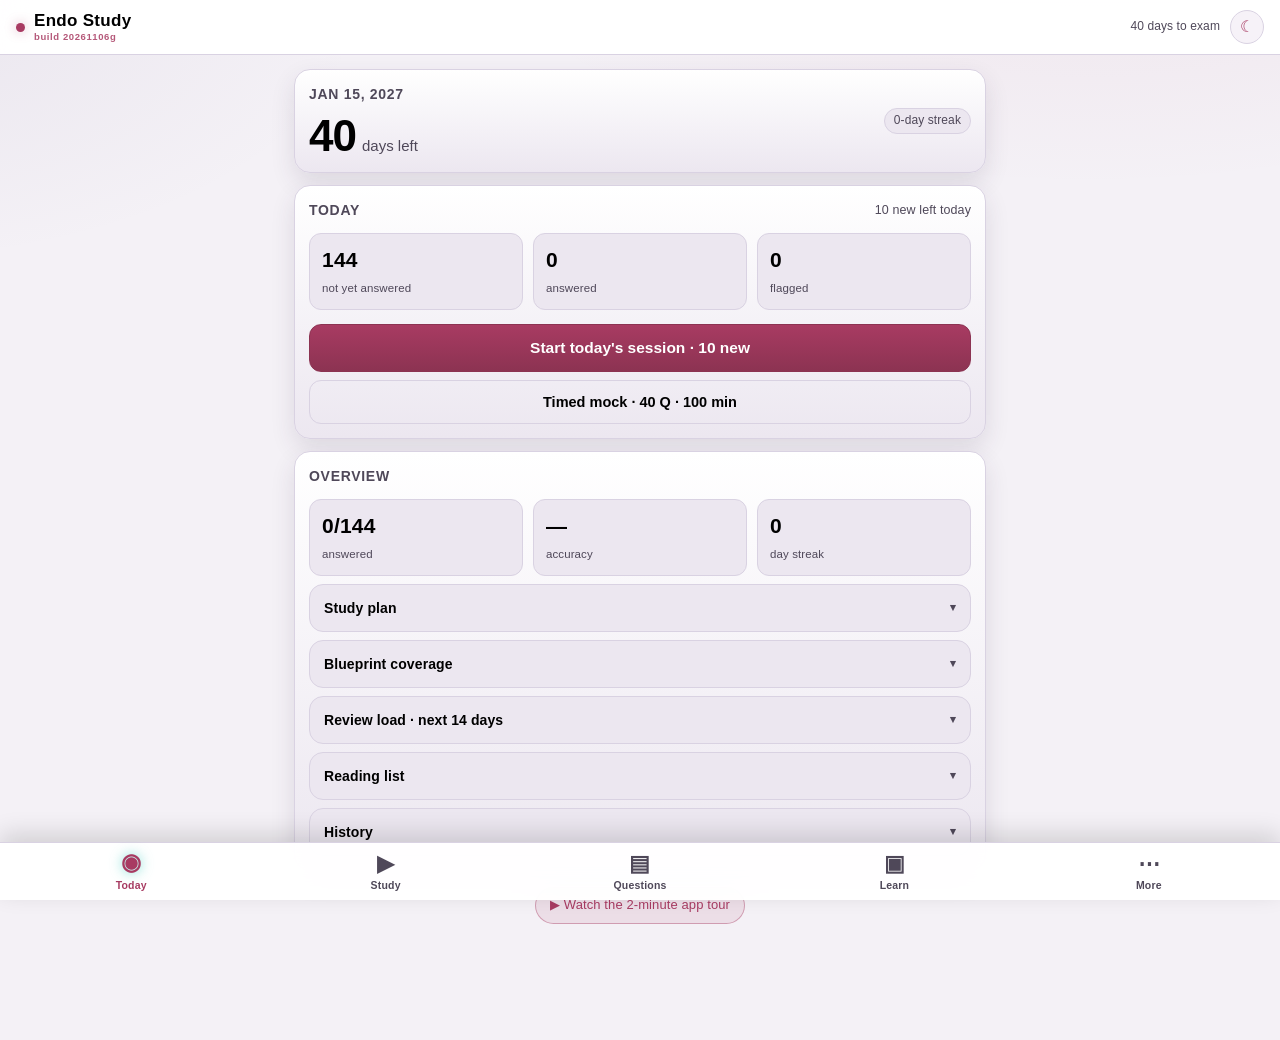
==== commit 1ef4aff6: "Fix the question list layout, the date field and plural labels" ====
--- a/index.html
+++ b/index.html
@@ -15,7 +15,7 @@
     }
   </script>
   <title>Endo Study</title>
-  <link rel="stylesheet" href="styles.css?v=20261106f" />
+  <link rel="stylesheet" href="styles.css?v=20261106g" />
 </head>
 <body>
   <header class="topbar">
@@ -64,7 +64,7 @@
   <script src="data/free-01.js?v=20261104a"></script>
   <script src="data/stems.js?v=20261106b"></script>
   <script src="data/verbatim.js?v=20261106d"></script>
-  <script src="app.js?v=20261106f"></script>
+  <script src="app.js?v=20261106g"></script>
   <script>
     if ("serviceWorker" in navigator) {
       navigator.serviceWorker
--- a/styles.css
+++ b/styles.css
@@ -225,9 +225,14 @@
 .list { display: flex; flex-direction: column; gap: 8px; }
 
 .list-row {
-  display: flex;
-  align-items: flex-start;
-  gap: 10px;
+  display: grid;
+  grid-template-columns: minmax(0, 1fr) auto;
+  grid-template-areas:
+    "tag meta"
+    "snippet snippet";
+  align-items: center;
+  row-gap: 6px;
+  column-gap: 10px;
   width: 100%;
   text-align: left;
   background: var(--card);
@@ -239,6 +244,10 @@
   font-size: 14px;
   cursor: pointer;
 }
+
+.list-row .tag { grid-area: tag; justify-self: start; }
+.list-row .snippet { grid-area: snippet; }
+.list-row .row-meta { grid-area: meta; }
 
 .list-row .snippet { flex: 1 1 auto; min-width: 0; color: #cfd8e6; }
 .list-row .row-meta { font-size: 11.5px; color: var(--muted); text-align: right; white-space: nowrap; }
@@ -389,6 +398,18 @@
 }
 
 .input:focus { outline: none; border-color: rgba(79, 209, 197, 0.6); }
+
+/* iOS renders a date control at its own minimum width, which can push it out
+   of its card; let the input keep the card's width instead. */
+input[type="date"] {
+  display: block;
+  width: 100%;
+  max-width: 100%;
+  min-width: 0;
+  -webkit-appearance: none;
+  appearance: none;
+  text-align: left;
+}
 
 textarea.input {
   resize: vertical;
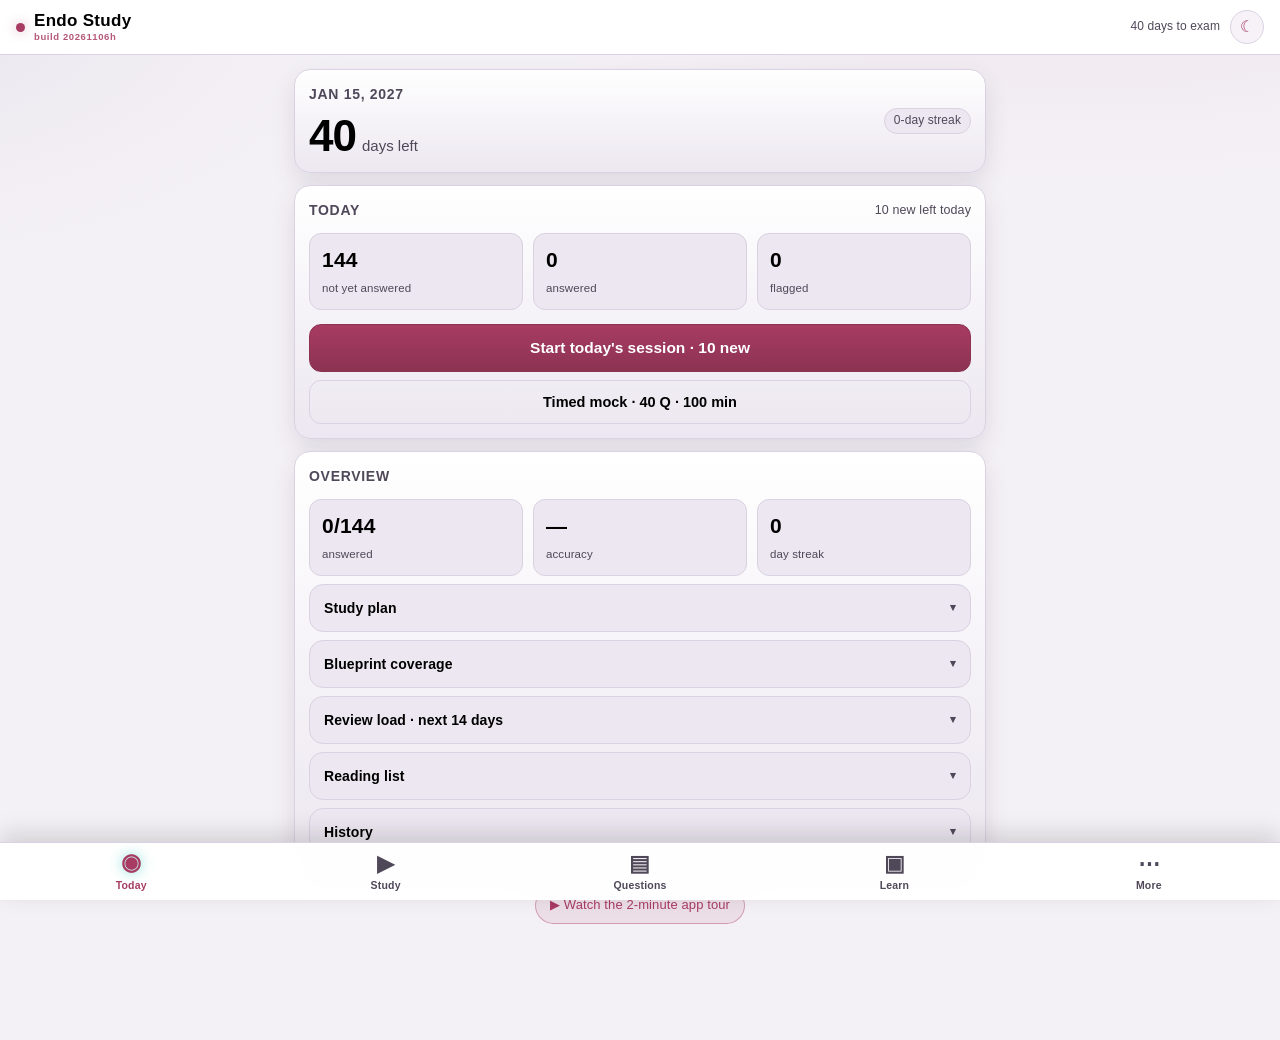
==== commit 8c57dd72: "Give the question header its own line and fix two text nits" ====
--- a/index.html
+++ b/index.html
@@ -64,7 +64,7 @@
   <script src="data/free-01.js?v=20261104a"></script>
   <script src="data/stems.js?v=20261106b"></script>
   <script src="data/verbatim.js?v=20261106d"></script>
-  <script src="app.js?v=20261106g"></script>
+  <script src="app.js?v=20261106h"></script>
   <script>
     if ("serviceWorker" in navigator) {
       navigator.serviceWorker
